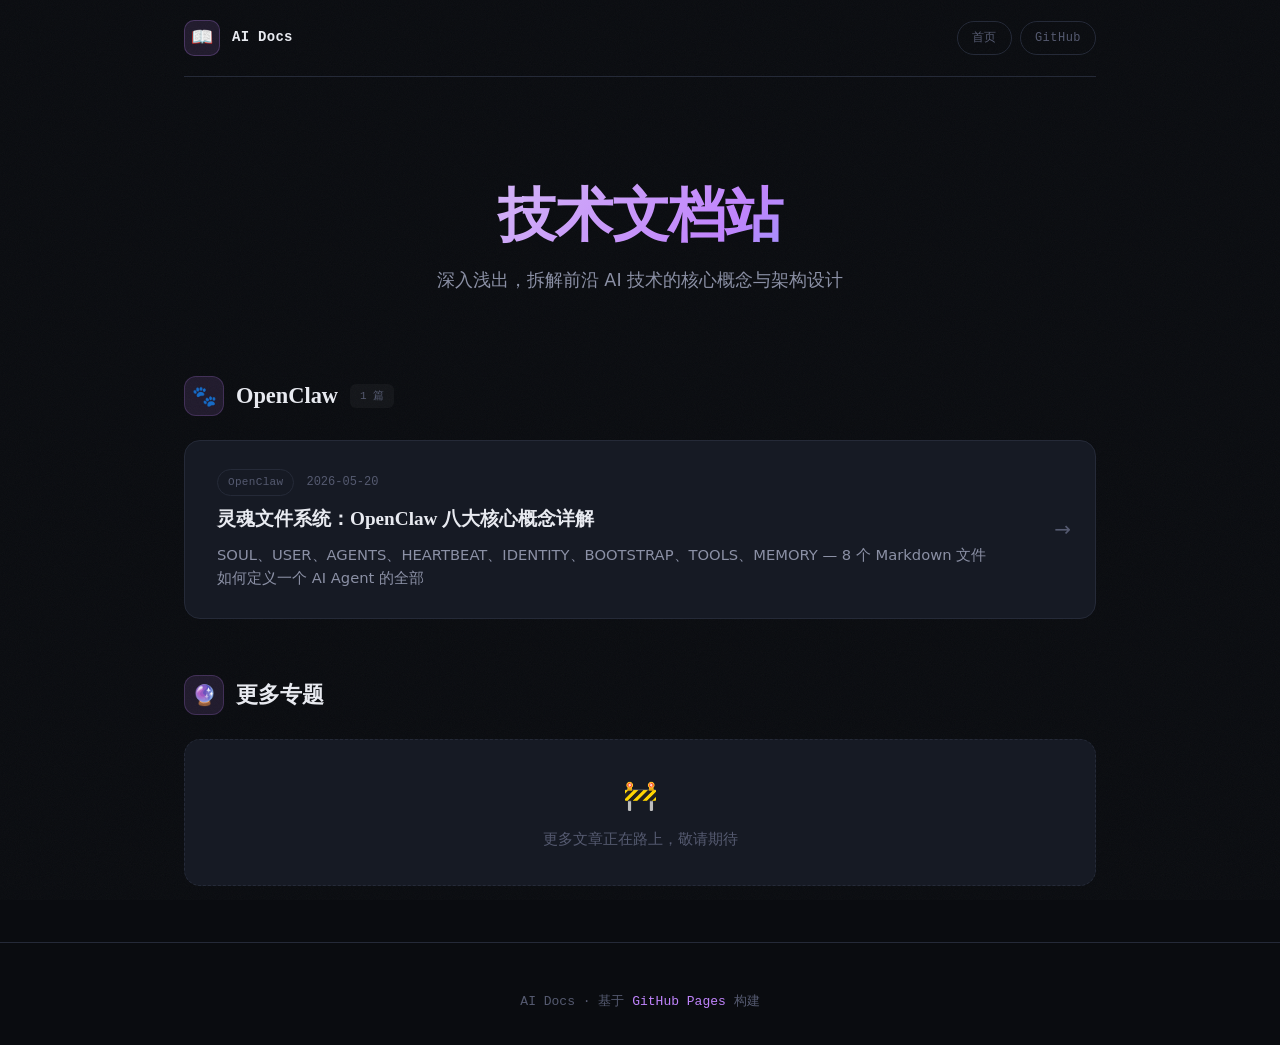
==== index.html @ e744b4e0 "Initial commit" ====
<!DOCTYPE html>
<html lang="zh-CN">
<head>
<meta charset="UTF-8">
<meta name="viewport" content="width=device-width, initial-scale=1.0">
<title>AI Docs — 技术文档站</title>
<link rel="preconnect" href="https://fonts.googleapis.com">
<link rel="preconnect" href="https://fonts.gstatic.com" crossorigin>
<style>
*,*::before,*::after{margin:0;padding:0;box-sizing:border-box}
:root{
  --bg-deep:#0a0c10;
  --bg-surface:#11141b;
  --bg-card:#161a24;
  --bg-card-hover:#1c2130;
  --border:#252a38;
  --border-active:#3a4160;
  --text-primary:#e8eaf0;
  --text-secondary:#8b90a5;
  --text-muted:#555a70;
  --accent:#c084fc;
  --accent-glow:rgba(192,132,252,.12);
  --radius:16px;
  --radius-sm:10px;
  --mono:'JetBrains Mono',monospace;
  --serif:'Noto Serif SC',serif;
  --sans:'Inter',system-ui,sans-serif;
}
html{scroll-behavior:smooth;font-size:16px}
body{
  background:var(--bg-deep);color:var(--text-primary);
  font-family:var(--sans);line-height:1.7;
  overflow-x:hidden;-webkit-font-smoothing:antialiased;
}
::selection{background:rgba(192,132,252,.3);color:#fff}

.bg-noise{
  position:fixed;inset:0;z-index:0;pointer-events:none;opacity:.035;
  background-image:url("data:image/svg+xml,%3Csvg viewBox='0 0 256 256' xmlns='http://www.w3.org/2000/svg'%3E%3Cfilter id='n'%3E%3CfeTurbulence type='fractalNoise' baseFrequency='.85' numOctaves='4' stitchTiles='stitch'/%3E%3C/filter%3E%3Crect width='100%25' height='100%25' filter='url(%23n)'/%3E%3C/svg%3E");
  background-size:200px;
}

.container{max-width:960px;margin:0 auto;padding:0 24px;position:relative;z-index:1}

/* ===== NAV ===== */
.nav{
  display:flex;align-items:center;justify-content:space-between;
  padding:20px 0;border-bottom:1px solid var(--border);margin-bottom:64px;
}
.nav-brand{
  display:flex;align-items:center;gap:12px;
  font-family:var(--mono);font-size:14px;font-weight:700;
  color:var(--text-primary);text-decoration:none;letter-spacing:.02em;
}
.nav-brand .logo{
  width:36px;height:36px;border-radius:10px;
  background:var(--accent-glow);border:1px solid rgba(192,132,252,.25);
  display:flex;align-items:center;justify-content:center;
  font-size:18px;color:var(--accent);
}
.nav-links{display:flex;gap:8px}
.nav-links a{
  font-family:var(--mono);font-size:12px;color:var(--text-muted);
  text-decoration:none;padding:6px 14px;border-radius:100px;
  border:1px solid var(--border);transition:all .25s ease;letter-spacing:.04em;
}
.nav-links a:hover{color:var(--text-primary);border-color:var(--border-active)}

/* ===== HERO ===== */
.hero{padding:40px 0 80px;text-align:center}
.hero h1{
  font-family:var(--serif);font-weight:900;
  font-size:clamp(2.4rem,5vw,3.6rem);line-height:1.2;
  letter-spacing:-.02em;margin-bottom:16px;
  background:linear-gradient(135deg,#e8eaf0 0%,#c084fc 60%,#38bdf8 100%);
  -webkit-background-clip:text;-webkit-text-fill-color:transparent;background-clip:text;
}
.hero p{
  font-size:1.1rem;color:var(--text-secondary);
  max-width:520px;margin:0 auto;
}

/* ===== SECTION ===== */
.section{margin-bottom:56px}
.section-header{
  display:flex;align-items:center;gap:12px;margin-bottom:24px;
}
.section-header .icon{
  width:40px;height:40px;border-radius:12px;
  display:flex;align-items:center;justify-content:center;font-size:20px;
  background:var(--accent-glow);border:1px solid rgba(192,132,252,.2);
}
.section-header h2{
  font-family:var(--serif);font-size:1.4rem;font-weight:700;
}
.section-header .count{
  font-family:var(--mono);font-size:11px;color:var(--text-muted);
  background:rgba(255,255,255,.04);border-radius:6px;padding:3px 10px;
}

/* ===== ARTICLE CARDS ===== */
.article-list{display:flex;flex-direction:column;gap:16px}
.article-card{
  display:grid;grid-template-columns:1fr auto;gap:0;
  background:var(--bg-card);border:1px solid var(--border);
  border-radius:var(--radius);overflow:hidden;transition:all .3s ease;
  text-decoration:none;color:inherit;
}
.article-card:hover{
  border-color:var(--border-active);
  transform:translateY(-2px);
  box-shadow:0 8px 32px rgba(0,0,0,.3);
}
.article-card-body{padding:28px 32px;display:flex;flex-direction:column;gap:10px}
.article-card-meta{
  display:flex;align-items:center;gap:12px;
  font-family:var(--mono);font-size:12px;color:var(--text-muted);
}
.article-card-meta .tag{
  padding:3px 10px;border-radius:100px;
  border:1px solid var(--border);font-size:11px;letter-spacing:.03em;
}
.article-card h3{
  font-family:var(--serif);font-size:1.2rem;font-weight:700;
  line-height:1.4;transition:color .25s;
}
.article-card:hover h3{color:var(--accent)}
.article-card .desc{font-size:.92rem;color:var(--text-secondary);line-height:1.6}
.article-card-arrow{
  display:flex;align-items:center;padding:0 24px;
  color:var(--text-muted);font-size:20px;transition:all .3s ease;
}
.article-card:hover .article-card-arrow{color:var(--accent);transform:translateX(4px)}

/* ===== COMING SOON ===== */
.coming-soon{
  background:var(--bg-card);border:1px dashed var(--border);
  border-radius:var(--radius);padding:32px;text-align:center;
  color:var(--text-muted);font-size:.95rem;
}
.coming-soon .emoji{font-size:28px;margin-bottom:8px}

/* ===== FOOTER ===== */
footer{
  padding:48px 0 32px;text-align:center;
  border-top:1px solid var(--border);color:var(--text-muted);
  font-size:13px;font-family:var(--mono);margin-top:40px;
}
footer a{color:var(--accent);text-decoration:none}
footer a:hover{text-decoration:underline}

/* ===== RESPONSIVE ===== */
@media(max-width:640px){
  .article-card{grid-template-columns:1fr}
  .article-card-arrow{display:none}
  .article-card-body{padding:20px 24px}
  .nav-links{display:none}
}
</style>
</head>
<body>
<div class="bg-noise"></div>

<div class="container">
  <nav class="nav">
    <a href="/" class="nav-brand">
      <span class="logo">📖</span>
      AI Docs
    </a>
    <div class="nav-links">
      <a href="/">首页</a>
      <a href="https://github.com" target="_blank">GitHub</a>
    </div>
  </nav>

  <section class="hero">
    <h1>技术文档站</h1>
    <p>深入浅出，拆解前沿 AI 技术的核心概念与架构设计</p>
  </section>

  <!-- ===== OpenClaw ===== -->
  <section class="section">
    <div class="section-header">
      <div class="icon">🐾</div>
      <h2>OpenClaw</h2>
      <span class="count">1 篇</span>
    </div>
    <div class="article-list">
      <a href="article/openclaw-core-concepts.html" class="article-card">
        <div class="article-card-body">
          <div class="article-card-meta">
            <span class="tag">OpenClaw</span>
            <span>2026-05-20</span>
          </div>
          <h3>灵魂文件系统：OpenClaw 八大核心概念详解</h3>
          <div class="desc">SOUL、USER、AGENTS、HEARTBEAT、IDENTITY、BOOTSTRAP、TOOLS、MEMORY — 8 个 Markdown 文件如何定义一个 AI Agent 的全部</div>
        </div>
        <div class="article-card-arrow">→</div>
      </a>
    </div>
  </section>

  <!-- ===== More sections ===== -->
  <section class="section">
    <div class="section-header">
      <div class="icon">🔮</div>
      <h2>更多专题</h2>
    </div>
    <div class="coming-soon">
      <div class="emoji">🚧</div>
      更多文章正在路上，敬请期待
    </div>
  </section>

</div>

<footer>
  <div class="container">
    <p>AI Docs · 基于 <a href="https://pages.github.com" target="_blank">GitHub Pages</a> 构建</p>
  </div>
</footer>

</body>
</html>
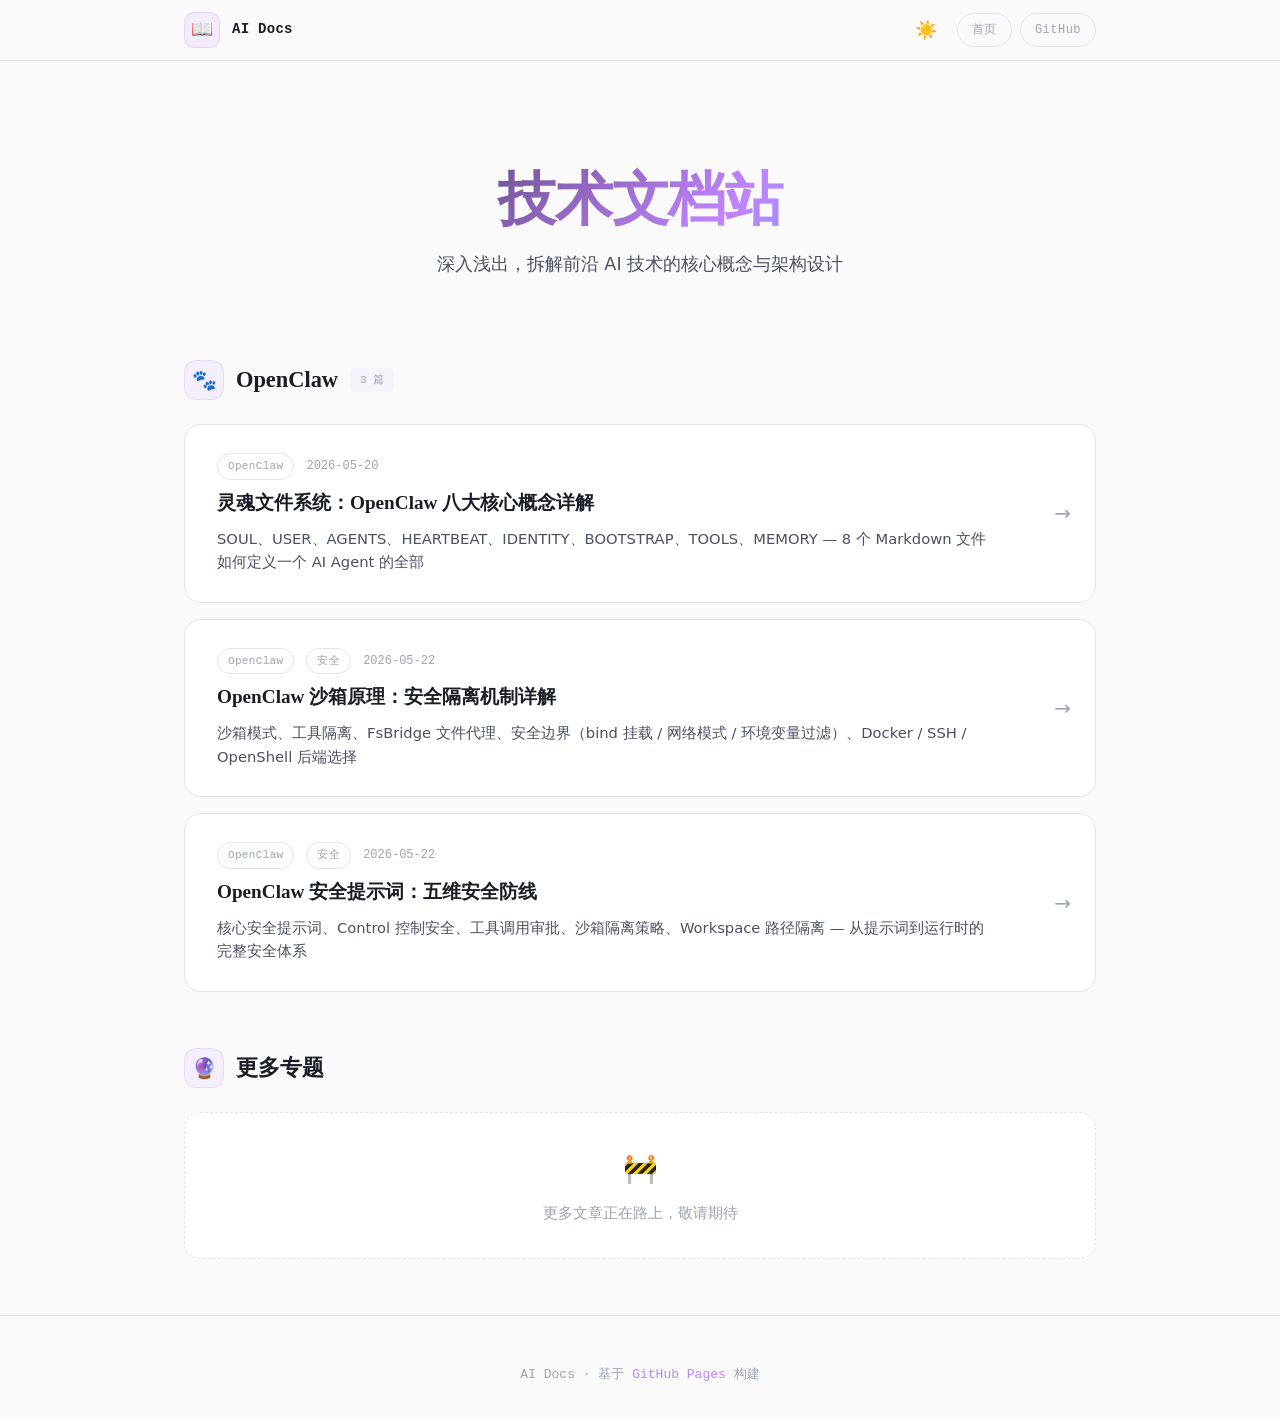
==== commit 330a6438: "build: 新增站点导航、文章页面与样式，更新首页 - 新增全局导航脚本assets/js/nav.js，实现主题切换与全站导航注入 - 新增两篇OpenClaw技术文章：沙箱原理、安全提示词文档 " ====
--- a/index.html
+++ b/index.html
@@ -1,224 +1,448 @@
-<!DOCTYPE html>
+<!doctype html>
 <html lang="zh-CN">
-<head>
-<meta charset="UTF-8">
-<meta name="viewport" content="width=device-width, initial-scale=1.0">
-<title>AI Docs — 技术文档站</title>
-<link rel="preconnect" href="https://fonts.googleapis.com">
-<link rel="preconnect" href="https://fonts.gstatic.com" crossorigin>
-<style>
-*,*::before,*::after{margin:0;padding:0;box-sizing:border-box}
-:root{
-  --bg-deep:#0a0c10;
-  --bg-surface:#11141b;
-  --bg-card:#161a24;
-  --bg-card-hover:#1c2130;
-  --border:#252a38;
-  --border-active:#3a4160;
-  --text-primary:#e8eaf0;
-  --text-secondary:#8b90a5;
-  --text-muted:#555a70;
-  --accent:#c084fc;
-  --accent-glow:rgba(192,132,252,.12);
-  --radius:16px;
-  --radius-sm:10px;
-  --mono:'JetBrains Mono',monospace;
-  --serif:'Noto Serif SC',serif;
-  --sans:'Inter',system-ui,sans-serif;
-}
-html{scroll-behavior:smooth;font-size:16px}
-body{
-  background:var(--bg-deep);color:var(--text-primary);
-  font-family:var(--sans);line-height:1.7;
-  overflow-x:hidden;-webkit-font-smoothing:antialiased;
-}
-::selection{background:rgba(192,132,252,.3);color:#fff}
-
-.bg-noise{
-  position:fixed;inset:0;z-index:0;pointer-events:none;opacity:.035;
-  background-image:url("data:image/svg+xml,%3Csvg viewBox='0 0 256 256' xmlns='http://www.w3.org/2000/svg'%3E%3Cfilter id='n'%3E%3CfeTurbulence type='fractalNoise' baseFrequency='.85' numOctaves='4' stitchTiles='stitch'/%3E%3C/filter%3E%3Crect width='100%25' height='100%25' filter='url(%23n)'/%3E%3C/svg%3E");
-  background-size:200px;
-}
-
-.container{max-width:960px;margin:0 auto;padding:0 24px;position:relative;z-index:1}
-
-/* ===== NAV ===== */
-.nav{
-  display:flex;align-items:center;justify-content:space-between;
-  padding:20px 0;border-bottom:1px solid var(--border);margin-bottom:64px;
-}
-.nav-brand{
-  display:flex;align-items:center;gap:12px;
-  font-family:var(--mono);font-size:14px;font-weight:700;
-  color:var(--text-primary);text-decoration:none;letter-spacing:.02em;
-}
-.nav-brand .logo{
-  width:36px;height:36px;border-radius:10px;
-  background:var(--accent-glow);border:1px solid rgba(192,132,252,.25);
-  display:flex;align-items:center;justify-content:center;
-  font-size:18px;color:var(--accent);
-}
-.nav-links{display:flex;gap:8px}
-.nav-links a{
-  font-family:var(--mono);font-size:12px;color:var(--text-muted);
-  text-decoration:none;padding:6px 14px;border-radius:100px;
-  border:1px solid var(--border);transition:all .25s ease;letter-spacing:.04em;
-}
-.nav-links a:hover{color:var(--text-primary);border-color:var(--border-active)}
-
-/* ===== HERO ===== */
-.hero{padding:40px 0 80px;text-align:center}
-.hero h1{
-  font-family:var(--serif);font-weight:900;
-  font-size:clamp(2.4rem,5vw,3.6rem);line-height:1.2;
-  letter-spacing:-.02em;margin-bottom:16px;
-  background:linear-gradient(135deg,#e8eaf0 0%,#c084fc 60%,#38bdf8 100%);
-  -webkit-background-clip:text;-webkit-text-fill-color:transparent;background-clip:text;
-}
-.hero p{
-  font-size:1.1rem;color:var(--text-secondary);
-  max-width:520px;margin:0 auto;
-}
-
-/* ===== SECTION ===== */
-.section{margin-bottom:56px}
-.section-header{
-  display:flex;align-items:center;gap:12px;margin-bottom:24px;
-}
-.section-header .icon{
-  width:40px;height:40px;border-radius:12px;
-  display:flex;align-items:center;justify-content:center;font-size:20px;
-  background:var(--accent-glow);border:1px solid rgba(192,132,252,.2);
-}
-.section-header h2{
-  font-family:var(--serif);font-size:1.4rem;font-weight:700;
-}
-.section-header .count{
-  font-family:var(--mono);font-size:11px;color:var(--text-muted);
-  background:rgba(255,255,255,.04);border-radius:6px;padding:3px 10px;
-}
-
-/* ===== ARTICLE CARDS ===== */
-.article-list{display:flex;flex-direction:column;gap:16px}
-.article-card{
-  display:grid;grid-template-columns:1fr auto;gap:0;
-  background:var(--bg-card);border:1px solid var(--border);
-  border-radius:var(--radius);overflow:hidden;transition:all .3s ease;
-  text-decoration:none;color:inherit;
-}
-.article-card:hover{
-  border-color:var(--border-active);
-  transform:translateY(-2px);
-  box-shadow:0 8px 32px rgba(0,0,0,.3);
-}
-.article-card-body{padding:28px 32px;display:flex;flex-direction:column;gap:10px}
-.article-card-meta{
-  display:flex;align-items:center;gap:12px;
-  font-family:var(--mono);font-size:12px;color:var(--text-muted);
-}
-.article-card-meta .tag{
-  padding:3px 10px;border-radius:100px;
-  border:1px solid var(--border);font-size:11px;letter-spacing:.03em;
-}
-.article-card h3{
-  font-family:var(--serif);font-size:1.2rem;font-weight:700;
-  line-height:1.4;transition:color .25s;
-}
-.article-card:hover h3{color:var(--accent)}
-.article-card .desc{font-size:.92rem;color:var(--text-secondary);line-height:1.6}
-.article-card-arrow{
-  display:flex;align-items:center;padding:0 24px;
-  color:var(--text-muted);font-size:20px;transition:all .3s ease;
-}
-.article-card:hover .article-card-arrow{color:var(--accent);transform:translateX(4px)}
-
-/* ===== COMING SOON ===== */
-.coming-soon{
-  background:var(--bg-card);border:1px dashed var(--border);
-  border-radius:var(--radius);padding:32px;text-align:center;
-  color:var(--text-muted);font-size:.95rem;
-}
-.coming-soon .emoji{font-size:28px;margin-bottom:8px}
-
-/* ===== FOOTER ===== */
-footer{
-  padding:48px 0 32px;text-align:center;
-  border-top:1px solid var(--border);color:var(--text-muted);
-  font-size:13px;font-family:var(--mono);margin-top:40px;
-}
-footer a{color:var(--accent);text-decoration:none}
-footer a:hover{text-decoration:underline}
-
-/* ===== RESPONSIVE ===== */
-@media(max-width:640px){
-  .article-card{grid-template-columns:1fr}
-  .article-card-arrow{display:none}
-  .article-card-body{padding:20px 24px}
-  .nav-links{display:none}
-}
-</style>
-</head>
-<body>
-<div class="bg-noise"></div>
-
-<div class="container">
-  <nav class="nav">
-    <a href="/" class="nav-brand">
-      <span class="logo">📖</span>
-      AI Docs
-    </a>
-    <div class="nav-links">
-      <a href="/">首页</a>
-      <a href="https://github.com" target="_blank">GitHub</a>
+  <head>
+    <meta charset="UTF-8" />
+    <meta name="viewport" content="width=device-width, initial-scale=1.0" />
+    <title>AI Docs — 技术文档站</title>
+    <style>
+      *,
+      *::before,
+      *::after {
+        margin: 0;
+        padding: 0;
+        box-sizing: border-box;
+      }
+
+      /* ----- Dark Theme (Default) ----- */
+      :root {
+        --bg-deep: #0a0c10;
+        --bg-surface: #11141b;
+        --bg-card: #161a24;
+        --bg-card-hover: #1c2130;
+        --bg-code: #0a0c10;
+        --border: #252a38;
+        --border-active: #3a4160;
+        --text-primary: #e8eaf0;
+        --text-secondary: #8b90a5;
+        --text-muted: #555a70;
+        --accent: #c084fc;
+        --accent-soft: rgba(192, 132, 252, 0.12);
+        --accent-rgb: 192, 132, 252;
+        --radius: 16px;
+        --radius-sm: 10px;
+        --mono: "JetBrains Mono", monospace;
+        --serif: "Noto Serif SC", serif;
+        --sans: "Inter", system-ui, -apple-system, sans-serif;
+      }
+
+      /* ----- Light Theme ----- */
+      [data-theme="light"] {
+        --bg-deep: #fafafa;
+        --bg-surface: #f0f1f5;
+        --bg-card: #ffffff;
+        --bg-card-hover: #f5f6f8;
+        --bg-code: #f5f6f8;
+        --border: #e2e4ea;
+        --border-active: #d0d3db;
+        --text-primary: #1a1d26;
+        --text-secondary: #4b5063;
+        --text-muted: #9ca3b3;
+        --accent-soft: rgba(192, 132, 252, 0.1);
+      }
+
+      html {
+        scroll-behavior: smooth;
+        font-size: 16px;
+      }
+      body {
+        background: var(--bg-deep);
+        color: var(--text-primary);
+        font-family: var(--sans);
+        line-height: 1.7;
+        overflow-x: hidden;
+        -webkit-font-smoothing: antialiased;
+        transition:
+          background 0.3s ease,
+          color 0.3s ease;
+      }
+      ::selection {
+        background: var(--accent-soft);
+        color: var(--accent);
+      }
+
+      .container {
+        max-width: 960px;
+        margin: 0 auto;
+        padding: 0 24px;
+        position: relative;
+        z-index: 1;
+      }
+
+      /* ===== NAV ===== */
+      .site-nav {
+        position: sticky;
+        top: 0;
+        z-index: 100;
+        background: rgba(var(--bg-deep-rgb, 10, 12, 16), 0.9);
+        backdrop-filter: blur(12px);
+        border-bottom: 1px solid var(--border);
+        transition: border-color 0.3s ease;
+        margin-bottom: 64px;
+      }
+      [data-theme="light"] .site-nav {
+        background: rgba(250, 250, 250, 0.9);
+      }
+      .site-nav-inner {
+        margin: 0 auto;
+        padding: 0 24px;
+        display: flex;
+        align-items: center;
+        justify-content: space-between;
+        height: 60px;
+      }
+      .nav-brand {
+        display: flex;
+        align-items: center;
+        gap: 12px;
+        font-family: var(--mono);
+        font-size: 14px;
+        font-weight: 700;
+        color: var(--text-primary);
+        text-decoration: none;
+        letter-spacing: 0.02em;
+      }
+      .nav-brand .logo {
+        width: 36px;
+        height: 36px;
+        border-radius: 10px;
+        background: var(--accent-soft);
+        border: 1px solid rgba(var(--accent-rgb), 0.25);
+        display: flex;
+        align-items: center;
+        justify-content: center;
+        font-size: 18px;
+        color: var(--accent);
+      }
+      .site-nav-right {
+        display: flex;
+        align-items: center;
+        gap: 12px;
+      }
+      .site-nav-links {
+        display: flex;
+        gap: 8px;
+      }
+      .site-nav-links a {
+        font-family: var(--mono);
+        font-size: 12px;
+        color: var(--text-muted);
+        text-decoration: none;
+        padding: 6px 14px;
+        border-radius: 100px;
+        border: 1px solid var(--border);
+        transition: all 0.25s ease;
+        letter-spacing: 0.04em;
+      }
+      .site-nav-links a:hover {
+        color: var(--text-primary);
+        border-color: var(--border-active);
+      }
+
+      /* Theme Toggle */
+      .theme-toggle {
+        background: none;
+        border: none;
+        cursor: pointer;
+        font-size: 18px;
+        color: var(--text-muted);
+        padding: 4px 8px;
+        border-radius: 6px;
+        transition: all 0.2s ease;
+      }
+      .theme-toggle:hover {
+        color: var(--accent);
+        background: var(--accent-soft);
+      }
+
+      /* ===== HERO ===== */
+      .hero {
+        padding: 40px 0 80px;
+        text-align: center;
+      }
+      .hero h1 {
+        font-family: var(--serif);
+        font-weight: 900;
+        font-size: clamp(2.4rem, 5vw, 3.6rem);
+        line-height: 1.2;
+        letter-spacing: -0.02em;
+        margin-bottom: 16px;
+        background: linear-gradient(
+          135deg,
+          var(--text-primary) 0%,
+          var(--accent) 60%,
+          #38bdf8 100%
+        );
+        -webkit-background-clip: text;
+        -webkit-text-fill-color: transparent;
+        background-clip: text;
+      }
+      .hero p {
+        font-size: 1.1rem;
+        color: var(--text-secondary);
+        max-width: 520px;
+        margin: 0 auto;
+      }
+
+      /* ===== SECTION ===== */
+      .section {
+        margin-bottom: 56px;
+      }
+      .section-header {
+        display: flex;
+        align-items: center;
+        gap: 12px;
+        margin-bottom: 24px;
+      }
+      .section-header .icon {
+        width: 40px;
+        height: 40px;
+        border-radius: 12px;
+        display: flex;
+        align-items: center;
+        justify-content: center;
+        font-size: 20px;
+        background: var(--accent-soft);
+        border: 1px solid rgba(var(--accent-rgb), 0.2);
+      }
+      .section-header h2 {
+        font-family: var(--serif);
+        font-size: 1.4rem;
+        font-weight: 700;
+      }
+      .section-header .count {
+        font-family: var(--mono);
+        font-size: 11px;
+        color: var(--text-muted);
+        background: rgba(var(--accent-rgb), 0.06);
+        border-radius: 6px;
+        padding: 3px 10px;
+      }
+
+      /* ===== ARTICLE CARDS ===== */
+      .article-list {
+        display: flex;
+        flex-direction: column;
+        gap: 16px;
+      }
+      .article-card {
+        display: grid;
+        grid-template-columns: 1fr auto;
+        gap: 0;
+        background: var(--bg-card);
+        border: 1px solid var(--border);
+        border-radius: var(--radius);
+        overflow: hidden;
+        transition: all 0.3s ease;
+        text-decoration: none;
+        color: inherit;
+      }
+      .article-card:hover {
+        border-color: var(--border-active);
+        transform: translateY(-2px);
+        box-shadow: 0 8px 32px rgba(0, 0, 0, 0.3);
+      }
+      [data-theme="light"] .article-card:hover {
+        box-shadow: 0 8px 32px rgba(0, 0, 0, 0.1);
+      }
+      .article-card-body {
+        padding: 28px 32px;
+        display: flex;
+        flex-direction: column;
+        gap: 10px;
+      }
+      .article-card-meta {
+        display: flex;
+        align-items: center;
+        gap: 12px;
+        font-family: var(--mono);
+        font-size: 12px;
+        color: var(--text-muted);
+      }
+      .article-card-meta .tag {
+        padding: 3px 10px;
+        border-radius: 100px;
+        border: 1px solid var(--border);
+        font-size: 11px;
+        letter-spacing: 0.03em;
+      }
+      .article-card h3 {
+        font-family: var(--serif);
+        font-size: 1.2rem;
+        font-weight: 700;
+        line-height: 1.4;
+        transition: color 0.25s;
+      }
+      .article-card:hover h3 {
+        color: var(--accent);
+      }
+      .article-card .desc {
+        font-size: 0.92rem;
+        color: var(--text-secondary);
+        line-height: 1.6;
+      }
+      .article-card-arrow {
+        display: flex;
+        align-items: center;
+        padding: 0 24px;
+        color: var(--text-muted);
+        font-size: 20px;
+        transition: all 0.3s ease;
+      }
+      .article-card:hover .article-card-arrow {
+        color: var(--accent);
+        transform: translateX(4px);
+      }
+
+      /* ===== COMING SOON ===== */
+      .coming-soon {
+        background: var(--bg-card);
+        border: 1px dashed var(--border);
+        border-radius: var(--radius);
+        padding: 32px;
+        text-align: center;
+        color: var(--text-muted);
+        font-size: 0.95rem;
+      }
+      .coming-soon .emoji {
+        font-size: 28px;
+        margin-bottom: 8px;
+      }
+
+      /* ===== FOOTER ===== */
+      footer {
+        padding: 48px 0 32px;
+        text-align: center;
+        border-top: 1px solid var(--border);
+        color: var(--text-muted);
+        font-size: 13px;
+        font-family: var(--mono);
+        margin-top: 40px;
+        transition: border-color 0.3s ease;
+      }
+      footer a {
+        color: var(--accent);
+        text-decoration: none;
+      }
+      footer a:hover {
+        text-decoration: underline;
+      }
+
+      /* ===== RESPONSIVE ===== */
+      @media (max-width: 640px) {
+        .article-card {
+          grid-template-columns: 1fr;
+        }
+        .article-card-arrow {
+          display: none;
+        }
+        .article-card-body {
+          padding: 20px 24px;
+        }
+        .site-nav-links {
+          display: none;
+        }
+      }
+    </style>
+  </head>
+  <body>
+    <div class="container">
+      <section class="hero">
+        <h1>技术文档站</h1>
+        <p>深入浅出，拆解前沿 AI 技术的核心概念与架构设计</p>
+      </section>
+
+      <!-- ===== OpenClaw ===== -->
+      <section class="section">
+        <div class="section-header">
+          <div class="icon">🐾</div>
+          <h2>OpenClaw</h2>
+          <span class="count">3 篇</span>
+        </div>
+        <div class="article-list">
+          <a href="article/openclaw-core-concepts.html" class="article-card">
+            <div class="article-card-body">
+              <div class="article-card-meta">
+                <span class="tag">OpenClaw</span>
+                <span>2026-05-20</span>
+              </div>
+              <h3>灵魂文件系统：OpenClaw 八大核心概念详解</h3>
+              <div class="desc">
+                SOUL、USER、AGENTS、HEARTBEAT、IDENTITY、BOOTSTRAP、TOOLS、MEMORY
+                — 8 个 Markdown 文件如何定义一个 AI Agent 的全部
+              </div>
+            </div>
+            <div class="article-card-arrow">→</div>
+          </a>
+          <a
+            href="article/openclaw-sandbox-principles.html"
+            class="article-card"
+          >
+            <div class="article-card-body">
+              <div class="article-card-meta">
+                <span class="tag">OpenClaw</span>
+                <span class="tag">安全</span>
+                <span>2026-05-22</span>
+              </div>
+              <h3>OpenClaw 沙箱原理：安全隔离机制详解</h3>
+              <div class="desc">
+                沙箱模式、工具隔离、FsBridge 文件代理、安全边界（bind 挂载 /
+                网络模式 / 环境变量过滤）、Docker / SSH / OpenShell 后端选择
+              </div>
+            </div>
+            <div class="article-card-arrow">→</div>
+          </a>
+          <a href="article/openclaw-security-prompts.html" class="article-card">
+            <div class="article-card-body">
+              <div class="article-card-meta">
+                <span class="tag">OpenClaw</span>
+                <span class="tag">安全</span>
+                <span>2026-05-22</span>
+              </div>
+              <h3>OpenClaw 安全提示词：五维安全防线</h3>
+              <div class="desc">
+                核心安全提示词、Control
+                控制安全、工具调用审批、沙箱隔离策略、Workspace 路径隔离 —
+                从提示词到运行时的完整安全体系
+              </div>
+            </div>
+            <div class="article-card-arrow">→</div>
+          </a>
+        </div>
+      </section>
+
+      <!-- ===== More sections ===== -->
+      <section class="section">
+        <div class="section-header">
+          <div class="icon">🔮</div>
+          <h2>更多专题</h2>
+        </div>
+        <div class="coming-soon">
+          <div class="emoji">🚧</div>
+          更多文章正在路上，敬请期待
+        </div>
+      </section>
     </div>
-  </nav>
-
-  <section class="hero">
-    <h1>技术文档站</h1>
-    <p>深入浅出，拆解前沿 AI 技术的核心概念与架构设计</p>
-  </section>
-
-  <!-- ===== OpenClaw ===== -->
-  <section class="section">
-    <div class="section-header">
-      <div class="icon">🐾</div>
-      <h2>OpenClaw</h2>
-      <span class="count">1 篇</span>
-    </div>
-    <div class="article-list">
-      <a href="article/openclaw-core-concepts.html" class="article-card">
-        <div class="article-card-body">
-          <div class="article-card-meta">
-            <span class="tag">OpenClaw</span>
-            <span>2026-05-20</span>
-          </div>
-          <h3>灵魂文件系统：OpenClaw 八大核心概念详解</h3>
-          <div class="desc">SOUL、USER、AGENTS、HEARTBEAT、IDENTITY、BOOTSTRAP、TOOLS、MEMORY — 8 个 Markdown 文件如何定义一个 AI Agent 的全部</div>
-        </div>
-        <div class="article-card-arrow">→</div>
-      </a>
-    </div>
-  </section>
-
-  <!-- ===== More sections ===== -->
-  <section class="section">
-    <div class="section-header">
-      <div class="icon">🔮</div>
-      <h2>更多专题</h2>
-    </div>
-    <div class="coming-soon">
-      <div class="emoji">🚧</div>
-      更多文章正在路上，敬请期待
-    </div>
-  </section>
-
-</div>
-
-<footer>
-  <div class="container">
-    <p>AI Docs · 基于 <a href="https://pages.github.com" target="_blank">GitHub Pages</a> 构建</p>
-  </div>
-</footer>
-
-</body>
+
+    <footer style="border-top: 1px solid var(--border)">
+      <div class="container">
+        <p>
+          AI Docs · 基于
+          <a href="https://pages.github.com" target="_blank">GitHub Pages</a>
+          构建
+        </p>
+      </div>
+    </footer>
+
+    <script src="assets/js/nav.js"></script>
+  </body>
 </html>
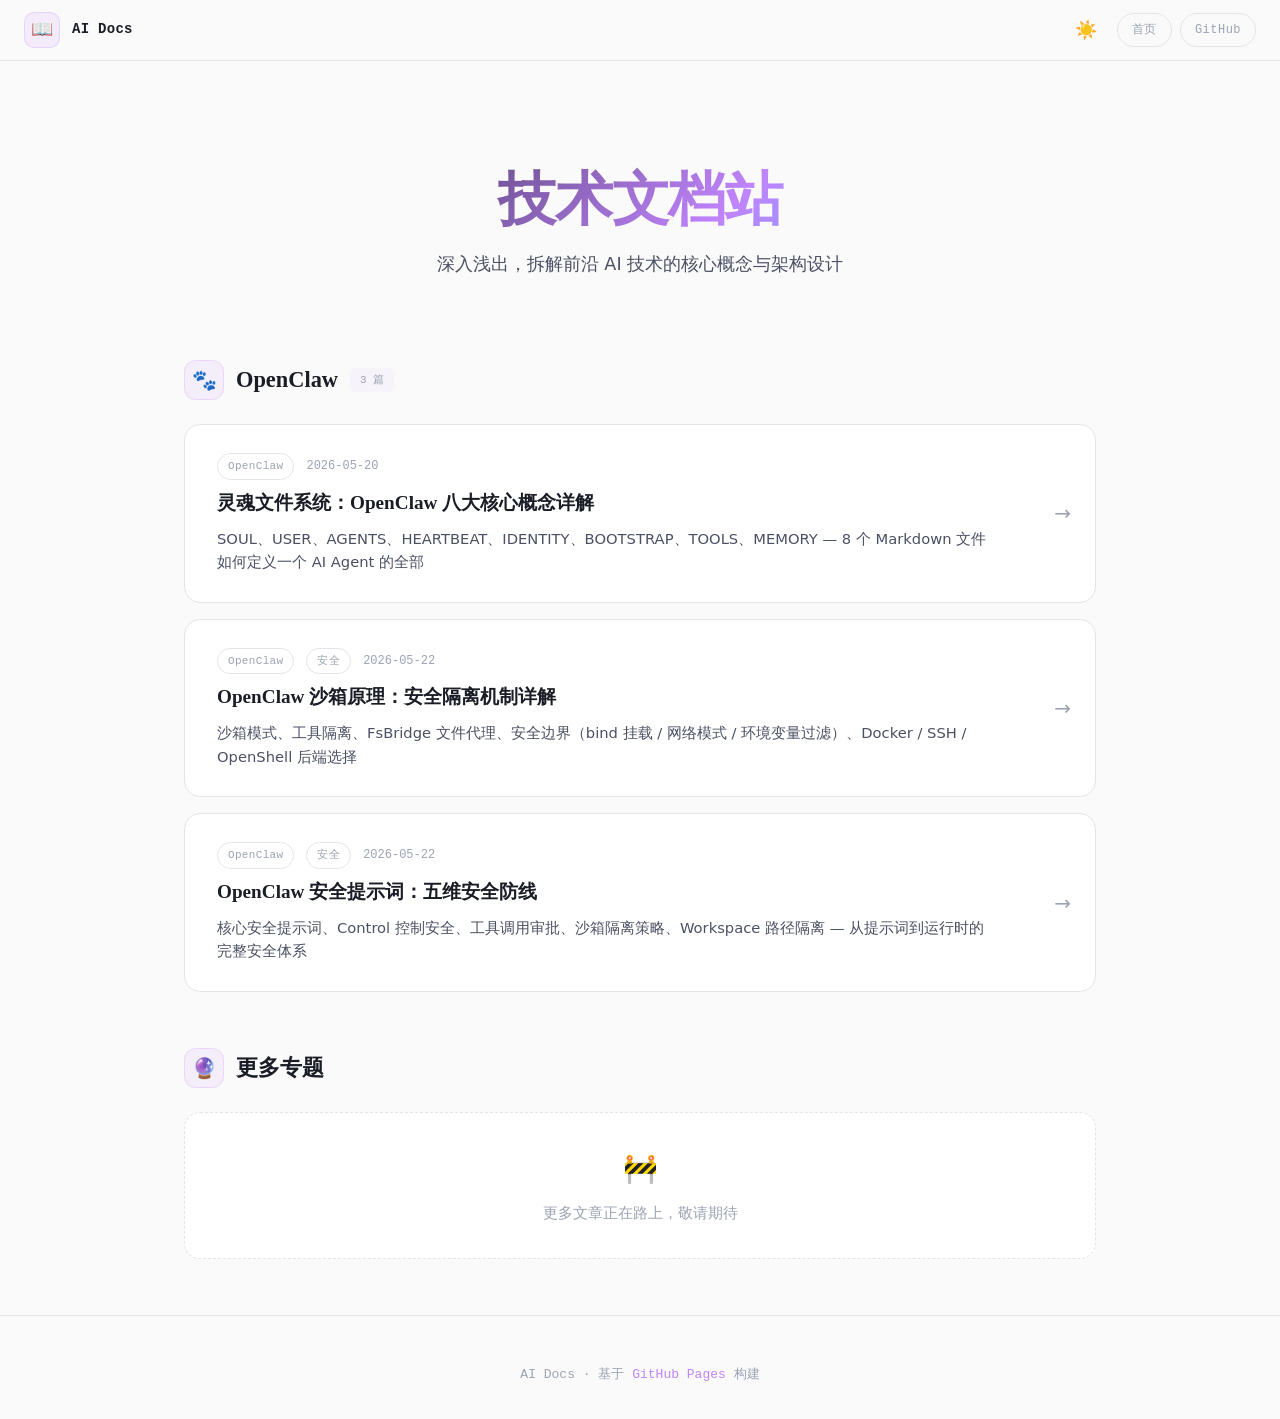
==== commit 638c2693: "docs: add sitemap robots.txt and optimize site SEO metadata add robots.txt and sitemap.xml for site " ====
--- a/index.html
+++ b/index.html
@@ -3,7 +3,22 @@
   <head>
     <meta charset="UTF-8" />
     <meta name="viewport" content="width=device-width, initial-scale=1.0" />
-    <title>AI Docs — 技术文档站</title>
+    <title>AI Docs — 技术文档站 | OpenClaw 深度解析</title>
+    <meta name="description" content="深入浅出拆解 OpenClaw AI Agent 平台的核心概念、沙箱安全机制与系统架构设计。涵盖灵魂文件系统、五维安全防线、Docker 沙箱隔离等技术文档。" />
+    <meta name="keywords" content="OpenClaw, AI Agent, 技术文档, 沙箱, 安全提示词, 灵魂文件系统, SOUL.md, AGENTS.md" />
+    <meta name="author" content="AI Docs" />
+    <meta name="robots" content="index, follow" />
+    <link rel="canonical" href="/" />
+    <!-- Open Graph -->
+    <meta property="og:title" content="AI Docs — 技术文档站 | OpenClaw 深度解析" />
+    <meta property="og:description" content="深入浅出拆解 OpenClaw AI Agent 平台的核心概念、沙箱安全机制与系统架构设计。" />
+    <meta property="og:type" content="website" />
+    <meta property="og:url" content="/" />
+    <meta property="og:site_name" content="AI Docs" />
+    <!-- Twitter Card -->
+    <meta name="twitter:card" content="summary_large_image" />
+    <meta name="twitter:title" content="AI Docs — 技术文档站 | OpenClaw 深度解析" />
+    <meta name="twitter:description" content="深入浅出拆解 OpenClaw AI Agent 平台的核心概念、沙箱安全机制与系统架构设计。" />
     <style>
       *,
       *::before,
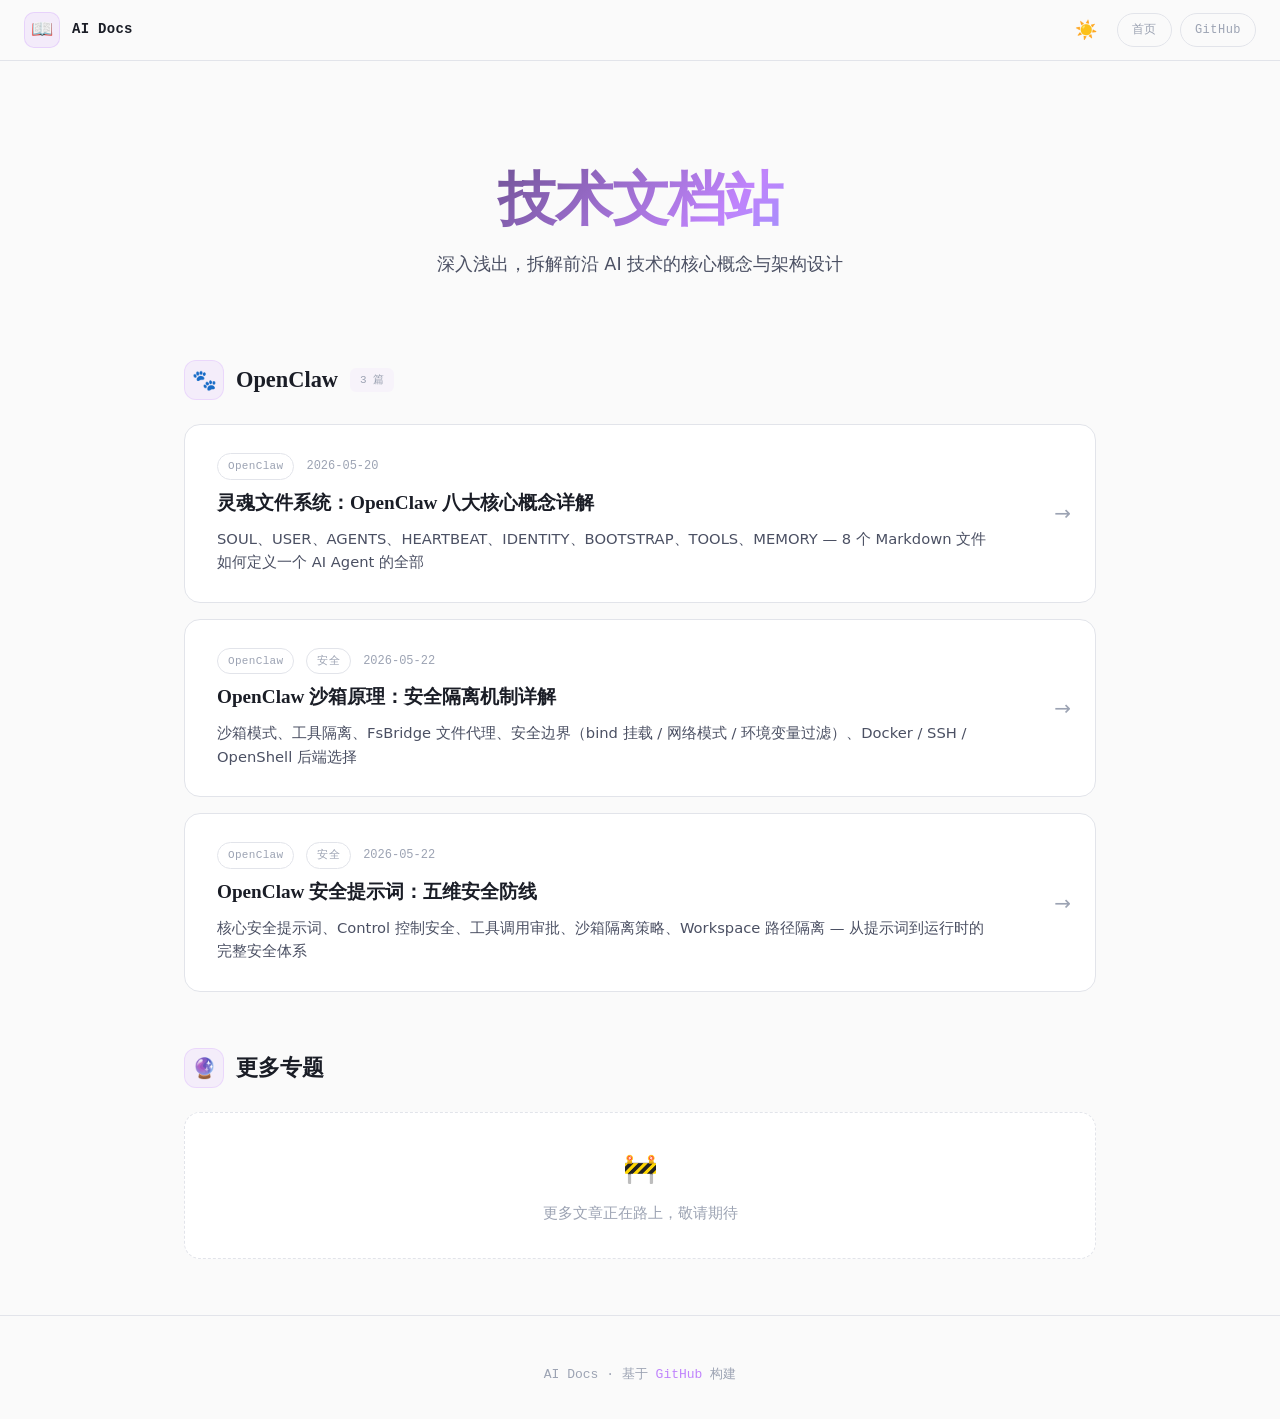
==== commit 1122eb6c: "chore: 更新站点所有硬链接到正确的GitHub Pages地址 1. 将所有相对路径的首页链接替换为完整的GitHub Pages域名地址 2. 修改GitHub链接指向个人仓库地址而非原ope" ====
--- a/index.html
+++ b/index.html
@@ -8,12 +8,12 @@
     <meta name="keywords" content="OpenClaw, AI Agent, 技术文档, 沙箱, 安全提示词, 灵魂文件系统, SOUL.md, AGENTS.md" />
     <meta name="author" content="AI Docs" />
     <meta name="robots" content="index, follow" />
-    <link rel="canonical" href="/" />
+    <link rel="canonical" href="https://rvelamen.github.io/AI-DOCS/" />
     <!-- Open Graph -->
     <meta property="og:title" content="AI Docs — 技术文档站 | OpenClaw 深度解析" />
     <meta property="og:description" content="深入浅出拆解 OpenClaw AI Agent 平台的核心概念、沙箱安全机制与系统架构设计。" />
     <meta property="og:type" content="website" />
-    <meta property="og:url" content="/" />
+    <meta property="og:url" content="https://rvelamen.github.io/AI-DOCS/" />
     <meta property="og:site_name" content="AI Docs" />
     <!-- Twitter Card -->
     <meta name="twitter:card" content="summary_large_image" />
@@ -452,7 +452,7 @@
       <div class="container">
         <p>
           AI Docs · 基于
-          <a href="https://pages.github.com" target="_blank">GitHub Pages</a>
+          <a href="https://github.com/Rvelamen" target="_blank">GitHub</a>
           构建
         </p>
       </div>
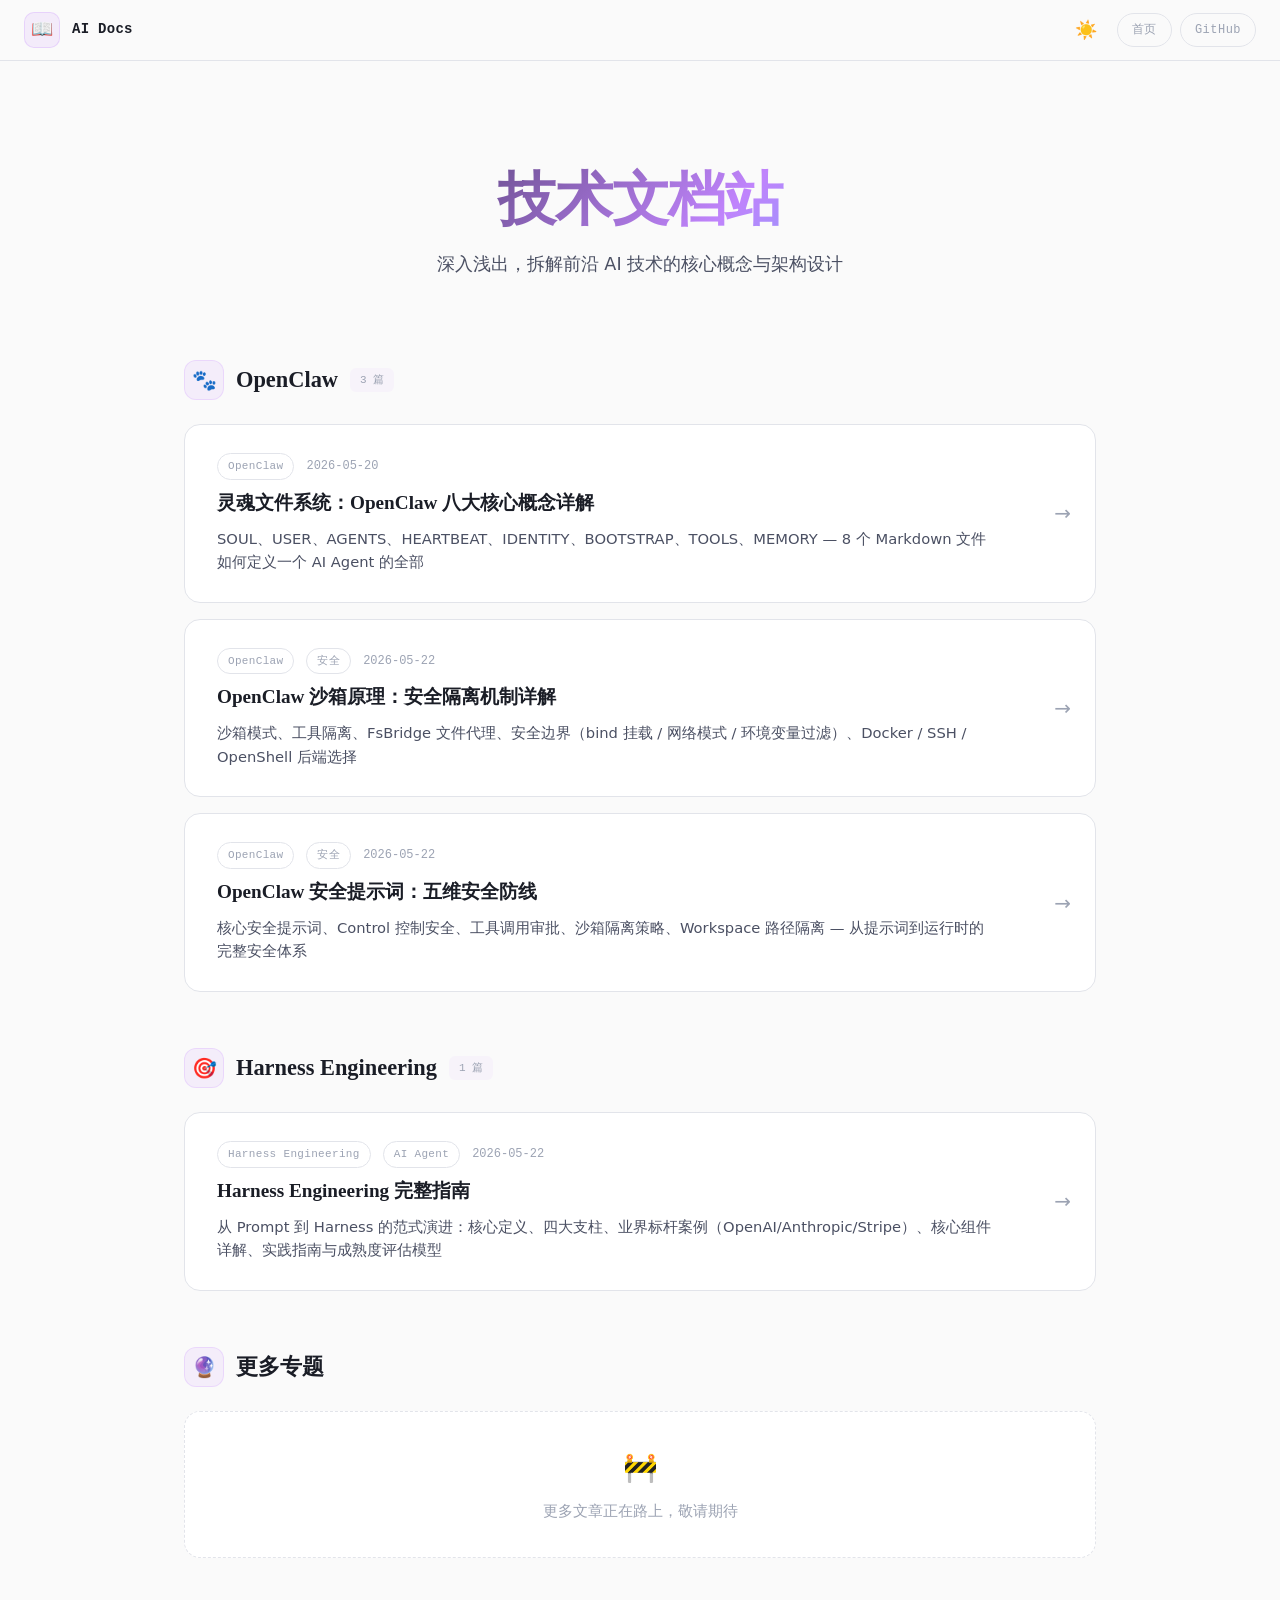
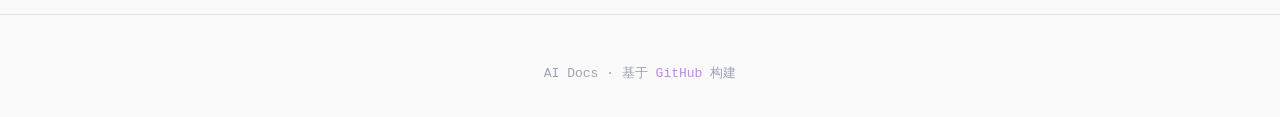
==== commit 124e3d82: "feat: add Harness Engineering article and related resources - add 33 harness engineering themed imag" ====
--- a/index.html
+++ b/index.html
@@ -435,6 +435,31 @@
         </div>
       </section>
 
+      <!-- ===== Harness Engineering ===== -->
+      <section class="section">
+        <div class="section-header">
+          <div class="icon">🎯</div>
+          <h2>Harness Engineering</h2>
+          <span class="count">1 篇</span>
+        </div>
+        <div class="article-list">
+          <a href="article/harness-engineering.html" class="article-card">
+            <div class="article-card-body">
+              <div class="article-card-meta">
+                <span class="tag">Harness Engineering</span>
+                <span class="tag">AI Agent</span>
+                <span>2026-05-22</span>
+              </div>
+              <h3>Harness Engineering 完整指南</h3>
+              <div class="desc">
+                从 Prompt 到 Harness 的范式演进：核心定义、四大支柱、业界标杆案例（OpenAI/Anthropic/Stripe）、核心组件详解、实践指南与成熟度评估模型
+              </div>
+            </div>
+            <div class="article-card-arrow">→</div>
+          </a>
+        </div>
+      </section>
+
       <!-- ===== More sections ===== -->
       <section class="section">
         <div class="section-header">
